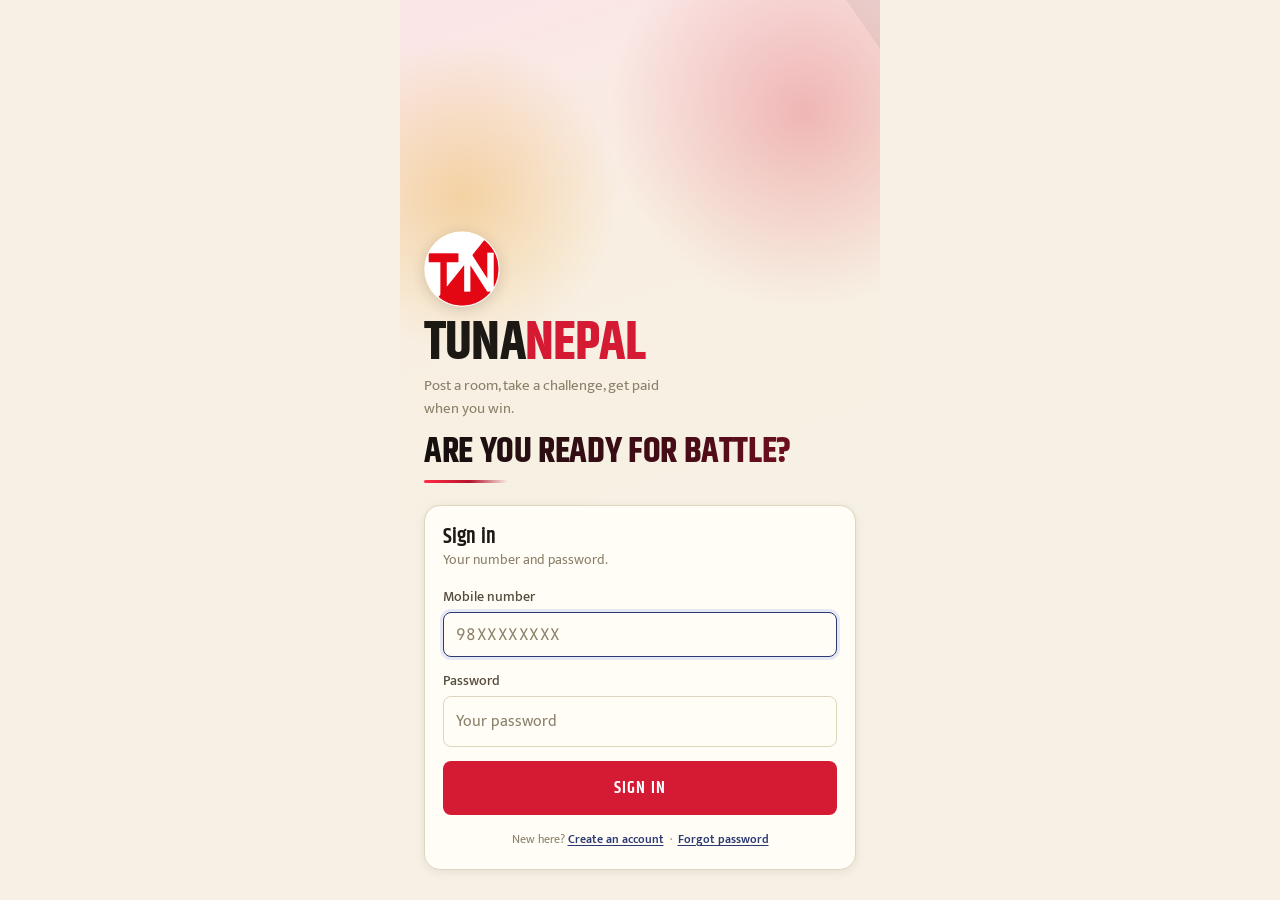
==== index.html @ 58291c56 "Add files via upload" ====
<!doctype html>
<html lang="en" data-theme="cream">
<head>
<meta charset="utf-8">
<meta name="viewport" content="width=device-width, initial-scale=1, viewport-fit=cover">
<title>Tunanepal — Play. Stake. Win.</title>
<meta name="description" content="Tunanepal — PUBG Mobile and Free Fire custom rooms and tournaments in Nepal. Post a room, take a challenge, load with eSewa or Khalti, get paid when you win.">
<meta name="theme-color" content="#F6F1E4">
<link rel="canonical" href="https://tunanepal.com/">

<meta property="og:title" content="Tunanepal — PUBG &amp; Free Fire matches in Nepal">
<meta property="og:description" content="Post a custom room, take a challenge, join tournaments. Load with eSewa or Khalti and get paid when you win.">
<meta property="og:image" content="https://tunanepal.com/icon-512.png">
<meta property="og:url" content="https://tunanepal.com/">
<meta property="og:type" content="website">
<meta property="og:site_name" content="Tunanepal">
<meta name="twitter:card" content="summary_large_image">
<link rel="manifest" href="./manifest.json">
<link rel="icon" href="./favicon.ico" sizes="any">
<link rel="apple-touch-icon" href="./apple-touch-icon.png">
<meta name="apple-mobile-web-app-capable" content="yes">
<meta name="apple-mobile-web-app-status-bar-style" content="default">

<link rel="preconnect" href="https://fonts.googleapis.com">
<link rel="preconnect" href="https://fonts.gstatic.com" crossorigin>
<link href="https://fonts.googleapis.com/css2?family=Khand:wght@500;600;700&family=Mukta:wght@400;500;600;700&family=JetBrains+Mono:wght@400;600&display=swap" rel="stylesheet">

<link rel="stylesheet" href="./tokens.css">
<link rel="stylesheet" href="./base.css">
<link rel="stylesheet" href="./screens.css">
</head>
<body>

<!-- ══════════════════════════════════════════════════════════ sign in ══ -->
<section id="gate" hidden>
  <div class="gate__art" aria-hidden="true">
    <svg viewBox="0 0 480 400" preserveAspectRatio="xMidYMid slice">
      <defs>
        <linearGradient id="heat" x1="0" y1="0" x2="0.4" y2="1">
          <stop offset="0"   stop-color="#FBE4E7"/>
          <stop offset=".55" stop-color="#F8EFE2"/>
          <stop offset="1"   stop-color="#F6F1E4"/>
        </linearGradient>
        <radialGradient id="glowA" cx="50%" cy="50%" r="50%">
          <stop offset="0" stop-color="#D51A34" stop-opacity=".26"/>
          <stop offset="1" stop-color="#D51A34" stop-opacity="0"/>
        </radialGradient>
        <radialGradient id="glowB" cx="50%" cy="50%" r="50%">
          <stop offset="0" stop-color="#E8940C" stop-opacity=".30"/>
          <stop offset="1" stop-color="#E8940C" stop-opacity="0"/>
        </radialGradient>
      </defs>
      <rect width="480" height="400" fill="url(#heat)"/>
      <circle cx="366" cy="86"  r="150" fill="url(#glowA)"/>
      <circle cx="104" cy="150" r="120" fill="url(#glowB)"/>
      <!-- a single corner wedge for depth; nothing that reads as a horizon -->
      <path d="M480 0 L480 118 L398 0 Z" fill="#1C1813" opacity=".06"/>
    </svg>
  </div>

  <div class="gate__body">
    <img class="brandlogo" src="./logo.png" alt="" width="76" height="76">
    <h1 class="wordmark">TUNA<em>NEPAL</em></h1>
    <p class="wordmark-sub">Post a room, take a challenge, get paid when you win.</p>

    <p class="battlecry">Are you ready for battle?</p>

    <div class="gate__card">
      <h2 id="gateTitle">Sign in</h2>
      <p class="gate__sub" id="gateSub">Your number and password.</p>

      <div class="alert alert--bad" id="gateErr" hidden></div>

      <form id="gateForm" novalidate>
        <div id="gateBody"></div>
      </form>

      <div id="gateSwitch"></div>
    </div>
  </div>
</section>

<!-- ═════════════════════════════════════════════════════════════ app ══ -->
<div id="app" hidden>

  <header class="topbar">
    <span class="avatar" id="barAvatar">T</span>
    <div class="topbar__id">
      <b id="barName" class="truncate">Player</b>
      <small id="barPhone" class="mono">—</small>
    </div>
    <button class="bell" id="bellBtn" aria-label="Notifications">
      <svg viewBox="0 0 24 24"><path d="M18 15v-4a6 6 0 1 0-12 0v4l-1.6 2.4h15.2z"/><path d="M10 20a2 2 0 0 0 4 0"/></svg>
      <span class="dot" id="bellDot" hidden>0</span>
    </button>
    <div class="purse">
      <small>Points</small>
      <b id="barPoints">Rs 0</b>
    </div>
  </header>

  <main>
    <!-- ───────────────────────────────────────────────────────── HOME ── -->
    <section class="screen" id="screen-home" data-on>
      <div id="installSlot" hidden></div>
      <div class="adstrip" id="adstrip" hidden></div>

      <div class="modeswitch" id="modeSwitch">
        <button data-m="rooms" aria-pressed="true">Live rooms</button>
        <button data-m="tourn" aria-pressed="false">Tournaments</button>
      </div>

      <div id="paneRooms">
        <p class="small muted" style="margin-bottom:2px">Pick a game to see the rooms waiting for an opponent.</p>

        <div class="gamepick" id="gamepick">
          <button data-game="pubg" aria-pressed="true">
            <span class="g-mark" aria-hidden="true"></span>
            <span class="g-name">PUBG</span>
            <span class="g-count">—</span>
          </button>
          <button data-game="freefire" aria-pressed="false">
            <span class="g-mark" aria-hidden="true"></span>
            <span class="g-name">Free Fire</span>
            <span class="g-count">—</span>
          </button>
        </div>

        <div id="roomList" style="margin-top:16px"></div>
      </div>

      <div id="paneTourn" hidden>
        <p class="small muted" style="margin-bottom:12px">Events run by Tunanepal. Register, get confirmed, play.</p>
        <div id="tournSlot"></div>
      </div>
    </section>

    <!-- ───────────────────────────────────────────────────────── LOAD ── -->
    <section class="screen" id="screen-load">
      <div class="section-head"><h1>Load</h1></div>
      <div id="loadBody"></div>
    </section>

    <!-- ────────────────────────────────────────────────────── CUSTOMS ── -->
    <section class="screen" id="screen-customs">
      <div class="section-head"><h1>Customs</h1></div>
      <div id="customsBody"></div>
    </section>

    <!-- ──────────────────────────────────────────────────── MY GAMES ── -->
    <section class="screen" id="screen-games">
      <div class="section-head"><h1>My games</h1></div>
      <div id="gamesBody"></div>
    </section>

    <!-- ───────────────────────────────────────────────────── SETTINGS ── -->
    <section class="screen" id="screen-settings">
      <div class="section-head"><h1>Settings</h1></div>
      <div id="settingsBody"></div>
    </section>
  </main>

  <nav class="tabbar" id="tabbar" aria-label="Main">
    <button data-screen="home" aria-current="page">
      <svg viewBox="0 0 24 24"><path d="M3 10.5 12 3.5l9 7v10.5H3z"/><path d="M9.5 21V14h5v7"/></svg>Home</button>
    <button data-screen="load" aria-current="false">
      <svg viewBox="0 0 24 24"><rect x="3" y="6" width="18" height="13" rx="2.5"/><path d="M3 10.5h18M16.5 15h1.8"/></svg>Load</button>
    <button data-screen="customs" aria-current="false">
      <svg viewBox="0 0 24 24"><path d="M12 4.5v15M4.5 12h15"/><circle cx="12" cy="12" r="9"/></svg>Customs</button>
    <button data-screen="games" aria-current="false">
      <svg viewBox="0 0 24 24"><path d="M7 8.5h10a4 4 0 0 1 0 8H7a4 4 0 0 1 0-8Z"/><path d="M9.5 11v3M8 12.5h3M15 12h.01M16.8 13.6h.01"/></svg>My games</button>
    <button data-screen="settings" aria-current="false">
      <svg viewBox="0 0 24 24"><circle cx="12" cy="12" r="3.2"/><path d="M12 3.2v2.2M12 18.6v2.2M20.8 12h-2.2M5.4 12H3.2M18.2 5.8l-1.6 1.6M7.4 16.6l-1.6 1.6M18.2 18.2l-1.6-1.6M7.4 7.4 5.8 5.8"/></svg>Settings</button>
  </nav>
</div>

<script type="module" src="./main.js"></script>
</body>
</html>
---- tokens.css ----
/* ═══════════════════════════════════════════════════════════════════════════
   TUNANEPAL · design tokens
   Palette pulled from the Nepali flag: crimson field, indigo border, and the
   marigold of a Tihar garland, laid on unbleached paper cream.
   ═══════════════════════════════════════════════════════════════════════════ */

:root {
  /* surfaces */
  --paper:      #F6F1E4;   /* app background — unbleached paper */
  --card:       #FFFDF6;   /* raised card */
  --card-sunk:  #EFE8D6;   /* inset / track */
  --line:       #DED5BF;   /* hairline */
  --line-soft:  #E9E1CE;

  /* ink */
  --ink:        #1C1813;   /* headings, primary text */
  --ink-2:      #554C3D;   /* body */
  --ink-3:      #8B8069;   /* captions, muted */

  /* accents */
  --crimson:    #D51A34;   /* flag crimson — primary action */
  --crimson-dk: #A31128;
  --crimson-sk: #FBE7E9;   /* crimson tint background */
  --indigo:     #2C3A72;   /* flag border blue — secondary */
  --indigo-sk:  #E6E9F3;
  --marigold:   #E8940C;   /* points, highlights */
  --marigold-sk:#FDF0D9;
  --win:        #14804A;
  --win-sk:     #E2F3E9;
  --loss:       #B3261E;

  /* type */
  --display: 'Khand', 'Mukta', system-ui, sans-serif;
  --body:    'Mukta', system-ui, -apple-system, 'Segoe UI', sans-serif;
  --mono:    'JetBrains Mono', ui-monospace, 'SF Mono', monospace;

  /* scale */
  --t-hero: 34px;
  --t-h1:   27px;
  --t-h2:   21px;
  --t-h3:   18px;
  --t-body: 15px;
  --t-sm:   13.5px;
  --t-xs:   11.5px;

  /* geometry */
  --r-lg: 16px;
  --r:    12px;
  --r-sm: 8px;
  --pad:  18px;
  --shell: 480px;

  --shadow-sm: 0 1px 2px rgba(28, 24, 19, .06);
  --shadow:    0 2px 10px rgba(28, 24, 19, .08);
  --shadow-lg: 0 12px 34px rgba(28, 24, 19, .18);

  --ease: cubic-bezier(.2, .9, .3, 1);
}

/* Optional dark theme — players toggle this from Settings → Theme.
   Only the tokens change; not a single component rule is duplicated. */
[data-theme="dark"] {
  --paper:      #14161F;
  --card:       #1C1F2B;
  --card-sunk:  #262A39;
  --line:       #333849;
  --line-soft:  #2B2F3E;

  --ink:        #F2EFE7;
  --ink-2:      #BDB8AC;
  --ink-3:      #837E73;

  --crimson:    #FF4257;
  --crimson-dk: #D51A34;
  --crimson-sk: #33161C;
  --indigo:     #8CA0E8;
  --indigo-sk:  #1D2338;
  --marigold:   #FFB020;
  --marigold-sk:#332614;
  --win:        #35D08A;
  --win-sk:     #14301F;
  --loss:       #FF8095;

  --shadow-sm: 0 1px 2px rgba(0, 0, 0, .4);
  --shadow:    0 2px 12px rgba(0, 0, 0, .45);
  --shadow-lg: 0 14px 38px rgba(0, 0, 0, .6);
}
---- base.css ----
/* ═══════════════════════════════════════════════════════════════════════════
   TUNANEPAL · base + components
   ═══════════════════════════════════════════════════════════════════════════ */

*, *::before, *::after { box-sizing: border-box; margin: 0; padding: 0; }
html, body { height: 100%; }

body {
  font-family: var(--body);
  font-size: var(--t-body);
  line-height: 1.5;
  color: var(--ink-2);
  background: var(--paper);
  -webkit-tap-highlight-color: transparent;
  -webkit-font-smoothing: antialiased;
  overscroll-behavior-y: none;
}

h1, h2, h3, h4, .display {
  font-family: var(--display);
  font-weight: 600;
  line-height: 1.08;
  color: var(--ink);
  letter-spacing: .005em;
}
h1 { font-size: var(--t-h1); }
h2 { font-size: var(--t-h2); }
h3 { font-size: var(--t-h3); }

.mono { font-family: var(--mono); font-variant-numeric: tabular-nums; letter-spacing: -.02em; }
.muted { color: var(--ink-3); }
.small { font-size: var(--t-sm); }
.xs { font-size: var(--t-xs); }
.center { text-align: center; }
.grow { flex: 1; min-width: 0; }
.stack > * + * { margin-top: 10px; }
.row { display: flex; align-items: center; gap: 10px; }
.spread { display: flex; align-items: center; justify-content: space-between; gap: 12px; }
.truncate { overflow: hidden; text-overflow: ellipsis; white-space: nowrap; }
[hidden] { display: none !important; }

.eyebrow {
  font-family: var(--display);
  font-size: var(--t-xs);
  font-weight: 600;
  letter-spacing: .2em;
  text-transform: uppercase;
  color: var(--ink-3);
}

a { color: var(--indigo); text-decoration-thickness: 1px; text-underline-offset: 2px; }

:focus-visible { outline: 2px solid var(--indigo); outline-offset: 2px; border-radius: 3px; }

/* ─────────────────────────────────────────────────────── signature: pennant
   Nepal flies the only non-rectangular national flag — two stacked pennants.
   Every status tag in Tunanepal is cut to that silhouette. It is the one
   ornament in the app; everything else stays flat and quiet.               */
.pennant {
  display: inline-flex;
  align-items: center;
  gap: 5px;
  padding: 3px 20px 3px 10px;
  font-family: var(--display);
  font-size: var(--t-xs);
  font-weight: 600;
  letter-spacing: .1em;
  text-transform: uppercase;
  color: #fff;
  background: var(--crimson);
  clip-path: polygon(0 0, 100% 0, 74% 50%, 100% 100%, 0 100%);
}
.pennant--indigo   { background: var(--indigo); }
.pennant--marigold { background: var(--marigold); color: #2A1B00; }
.pennant--win      { background: var(--win); }
.pennant--quiet    { background: var(--card-sunk); color: var(--ink-3); }

/* ───────────────────────────────────────────────────────────────── surfaces */
.card {
  background: var(--card);
  border: 1px solid var(--line);
  border-radius: var(--r);
  padding: 14px;
  box-shadow: var(--shadow-sm);
}
.card--flush { padding: 0; overflow: hidden; }
.card--quiet { background: transparent; box-shadow: none; }

.divider { height: 1px; background: var(--line-soft); border: 0; margin: 14px 0; }

/* ─────────────────────────────────────────────────────────────────── forms */
.field { display: block; margin-bottom: 14px; }
.field > .label {
  display: block;
  font-size: var(--t-sm);
  font-weight: 500;
  color: var(--ink-2);
  margin-bottom: 5px;
}
.field > .hint { display: block; font-size: var(--t-xs); color: var(--ink-3); margin-top: 5px; }

input[type=text], input[type=tel], input[type=number],
input[type=password], select, textarea {
  width: 100%;
  padding: 11px 12px;
  font-family: var(--body);
  font-size: 16px;               /* 16px keeps iOS from zooming on focus */
  color: var(--ink);
  background: var(--card);
  border: 1px solid var(--line);
  border-radius: var(--r-sm);
  transition: border-color .15s, box-shadow .15s;
}
input:focus, select:focus, textarea:focus {
  border-color: var(--indigo);
  box-shadow: 0 0 0 3px var(--indigo-sk);
  outline: none;
}
input::placeholder, textarea::placeholder { color: var(--ink-3); }
input.mono, .field input.mono { font-family: var(--mono); letter-spacing: .03em; }
textarea { min-height: 88px; resize: vertical; font-size: 15px; }
select {
  appearance: none;
  background-image:
    linear-gradient(45deg, transparent 50%, var(--ink-3) 50%),
    linear-gradient(135deg, var(--ink-3) 50%, transparent 50%);
  background-position: right 15px center, right 10px center;
  background-size: 5px 5px, 5px 5px;
  background-repeat: no-repeat;
  padding-right: 34px;
}

/* segmented choice — used for 1v1/2v2/4v4, gun type, yes/no toggles */
.seg { display: flex; gap: 6px; flex-wrap: wrap; }
.seg button {
  flex: 1 1 auto;
  min-width: 62px;
  padding: 9px 12px;
  font-family: var(--display);
  font-size: 15px;
  font-weight: 600;
  letter-spacing: .05em;
  text-transform: uppercase;
  color: var(--ink-2);
  background: var(--card);
  border: 1px solid var(--line);
  border-radius: var(--r-sm);
  cursor: pointer;
  transition: all .14s var(--ease);
}
.seg button:hover { border-color: var(--ink-3); }
.seg button[aria-pressed="true"] {
  background: var(--ink);
  border-color: var(--ink);
  color: var(--paper);
}
.seg--yn button[aria-pressed="true"] { background: var(--indigo); border-color: var(--indigo); color: #fff; }

/* ────────────────────────────────────────────────────────────────── buttons */
.btn {
  display: inline-flex;
  align-items: center;
  justify-content: center;
  gap: 8px;
  width: 100%;
  padding: 13px 18px;
  font-family: var(--display);
  font-size: 17px;
  font-weight: 600;
  letter-spacing: .06em;
  text-transform: uppercase;
  color: #fff;
  background: var(--crimson);
  border: 1px solid transparent;
  border-radius: var(--r-sm);
  cursor: pointer;
  transition: transform .1s var(--ease), filter .14s, background .14s;
}
.btn:hover { filter: brightness(1.06); }
.btn:active { transform: translateY(1px); }
.btn:disabled { opacity: .45; cursor: not-allowed; filter: none; transform: none; }

.btn--ghost   { background: var(--card); color: var(--ink); border-color: var(--line); }
.btn--ghost:hover { border-color: var(--ink-3); filter: none; }
.btn--indigo  { background: var(--indigo); }
.btn--marigold{ background: var(--marigold); color: #2A1B00; }
.btn--win     { background: var(--win); }
.btn--sm      { width: auto; padding: 8px 14px; font-size: 14px; }
.btn--wide    { width: 100%; }

/* ───────────────────────────────────────────────────────────────── feedback */
.alert {
  padding: 10px 12px;
  border-radius: var(--r-sm);
  font-size: var(--t-sm);
  margin-bottom: 12px;
  border: 1px solid;
}
.alert--bad  { background: var(--crimson-sk); border-color: #F0BEC4; color: var(--crimson-dk); }
.alert--good { background: var(--win-sk); border-color: #B6DEC7; color: var(--win); }
.alert--info { background: var(--indigo-sk); border-color: #C6CFE6; color: var(--indigo); }
[data-theme="dark"] .alert--bad  { border-color: #5A2530; color: #FF8095; }
[data-theme="dark"] .alert--good { border-color: #1F4D33; }
[data-theme="dark"] .alert--info { border-color: #303A5C; }

.pill {
  display: inline-block;
  padding: 3px 9px;
  border-radius: 20px;
  font-size: var(--t-xs);
  font-weight: 600;
  letter-spacing: .07em;
  text-transform: uppercase;
  background: var(--card-sunk);
  color: var(--ink-3);
}
.pill--win   { background: var(--win-sk); color: var(--win); }
.pill--wait  { background: var(--marigold-sk); color: #9A6200; }
.pill--bad   { background: var(--crimson-sk); color: var(--crimson-dk); }
.pill--info  { background: var(--indigo-sk); color: var(--indigo); }
[data-theme="dark"] .pill--wait { color: var(--marigold); }
[data-theme="dark"] .pill--bad  { color: var(--crimson); }

.empty { text-align: center; padding: 44px 20px; }
.empty .display { font-size: var(--t-h2); margin-bottom: 4px; }
.empty p { color: var(--ink-3); font-size: var(--t-sm); }

.skeleton {
  background: linear-gradient(90deg, var(--card-sunk), var(--line-soft), var(--card-sunk));
  background-size: 200% 100%;
  border-radius: var(--r);
  animation: shimmer 1.4s linear infinite;
}
@keyframes shimmer { to { background-position: -200% 0; } }

/* ───────────────────────────────────────────────────────────────── avatars */
.avatar {
  display: grid;
  place-items: center;
  width: 38px; height: 38px;
  flex-shrink: 0;
  border-radius: 50%;
  overflow: hidden;
  background: var(--card-sunk);
  color: var(--ink-3);
  font-family: var(--display);
  font-size: 16px;
  font-weight: 600;
  border: 2px solid var(--crimson);
}
.avatar img { width: 100%; height: 100%; object-fit: cover; }
.avatar--lg { width: 94px; height: 94px; font-size: 36px; border-width: 3px; }
.avatar--sm { width: 28px; height: 28px; font-size: 12px; border-width: 1.5px; }

/* ─────────────────────────────────────────────────────────── bottom sheet */
.sheet-scrim {
  position: fixed; inset: 0; z-index: 80;
  display: flex; align-items: flex-end; justify-content: center;
  background: rgba(28, 24, 19, .5);
  backdrop-filter: blur(2px);
  animation: fade .18s ease both;
}
.sheet {
  width: 100%; max-width: var(--shell);
  max-height: 90dvh; overflow-y: auto;
  padding: 20px var(--pad) max(22px, env(safe-area-inset-bottom));
  background: var(--paper);
  border-radius: var(--r-lg) var(--r-lg) 0 0;
  border-top: 3px solid var(--crimson);
  box-shadow: var(--shadow-lg);
  animation: slideUp .26s var(--ease) both;
}
.sheet__grip {
  width: 38px; height: 4px; border-radius: 3px;
  background: var(--line); margin: -8px auto 14px;
}
.sheet h2 { margin-bottom: 3px; }
.sheet .sheet__sub { color: var(--ink-3); font-size: var(--t-sm); margin-bottom: 16px; }

@keyframes fade { from { opacity: 0; } }
@keyframes slideUp { from { transform: translateY(100%); } }

/* ──────────────────────────────────────────────────────────────── toast */
.toast {
  position: fixed; left: 50%; bottom: 88px;
  transform: translateX(-50%);
  z-index: 90;
  width: calc(100% - 40px); max-width: 340px;
  padding: 12px 16px;
  border-radius: var(--r-sm);
  background: var(--ink);
  color: var(--paper);
  font-size: var(--t-sm);
  font-weight: 500;
  box-shadow: var(--shadow-lg);
  animation: toastIn .22s var(--ease) both;
}
.toast--bad  { background: var(--crimson); color: #fff; }
.toast--good { background: var(--win); color: #fff; }
@keyframes toastIn { from { opacity: 0; transform: translate(-50%, 12px); } }

/* ─────────────────────────────────────────────────────── key/value rows */
.kv {
  display: flex; justify-content: space-between; align-items: baseline; gap: 14px;
  padding: 10px 0;
  border-bottom: 1px solid var(--line-soft);
}
.kv:last-child { border-bottom: 0; }
.kv > span { color: var(--ink-3); font-size: var(--t-sm); }
.kv > b { color: var(--ink); font-weight: 600; text-align: right; }

.listrow {
  display: flex; align-items: center; gap: 12px;
  padding: 12px 0;
  border-bottom: 1px solid var(--line-soft);
}
.listrow:last-child { border-bottom: 0; }
.listrow b { display: block; color: var(--ink); font-weight: 600; }
.listrow small { display: block; color: var(--ink-3); font-size: var(--t-sm); }

.amount { font-family: var(--mono); font-variant-numeric: tabular-nums; white-space: nowrap; font-weight: 600; }
.amount--up { color: var(--win); }
.amount--down { color: var(--loss); }
[data-theme="dark"] .amount--down { color: var(--crimson); }

@media (prefers-reduced-motion: reduce) {
  *, *::before, *::after { animation-duration: .01ms !important; transition-duration: .01ms !important; }
}

/* ─────────────────────────────────────────────────── auth: link buttons ── */
.linkbtn {
  background: none; border: 0; padding: 0;
  color: var(--indigo); font: inherit; font-weight: 600;
  cursor: pointer; text-decoration: underline; text-underline-offset: 2px;
}
.linkbtn:hover { color: var(--crimson); }

/* the 6-digit code field: wide tracking so digits read as separate boxes */
input.otp {
  text-align: center;
  font-size: 27px;
  font-weight: 600;
  letter-spacing: .42em;
  padding-left: .42em;          /* balances the trailing letter-space */
}
---- screens.css ----
/* ═══════════════════════════════════════════════════════════════════════════
   TUNANEPAL · screens
   ═══════════════════════════════════════════════════════════════════════════ */

/* ─────────────────────────────────────────────────────────────── sign in ── */
#gate {
  position: fixed; inset: 0; z-index: 60;
  display: flex; flex-direction: column; justify-content: flex-end;
  background: var(--paper);
  overflow: hidden;
}
#gate .gate__art { position: absolute; top: 0; left: 0; right: 0; height: 58vh; }
#gate .gate__art svg { width: 100%; height: 100%; display: block; }
#gate .gate__body {
  position: relative; z-index: 2;
  width: 100%; max-width: var(--shell);
  margin: 0 auto;
  padding: 0 24px max(30px, env(safe-area-inset-bottom));
}

.wordmark {
  font-family: var(--display);
  font-size: 54px;
  font-weight: 700;
  line-height: .92;
  letter-spacing: -.015em;
  color: var(--ink);
}
.wordmark em { font-style: normal; color: var(--crimson); }
.wordmark + p { color: var(--ink-3); margin: 6px 0 26px; max-width: 30ch; }

/* ────────────────────────────────────────────────────────────── app shell ── */
#app {
  display: flex; flex-direction: column;
  max-width: var(--shell);
  min-height: 100dvh;
  margin: 0 auto;
  background: var(--paper);
  border-inline: 1px solid var(--line);
}
@media (max-width: 520px) { #app { border-inline: 0; } }

.topbar {
  position: sticky; top: 0; z-index: 30;
  display: flex; align-items: center; gap: 11px;
  padding: max(12px, env(safe-area-inset-top)) var(--pad) 11px;
  background: color-mix(in srgb, var(--paper) 88%, transparent);
  backdrop-filter: blur(10px);
  border-bottom: 1px solid var(--line-soft);
}
.topbar__id { min-width: 0; flex: 1; }
.topbar__id b { display: block; font-family: var(--display); font-size: 19px; color: var(--ink); }
.topbar__id small { display: block; font-size: var(--t-xs); color: var(--ink-3); }

.purse {
  display: flex; flex-direction: column; align-items: flex-end;
  padding: 5px 11px;
  background: var(--marigold-sk);
  border: 1px solid color-mix(in srgb, var(--marigold) 35%, transparent);
  border-radius: var(--r-sm);
}
.purse small { font-size: 9.5px; letter-spacing: .14em; text-transform: uppercase; color: #9A6200; }
.purse b { font-family: var(--mono); font-size: 15px; font-weight: 600; color: #7A4E00; }
[data-theme="dark"] .purse small, [data-theme="dark"] .purse b { color: var(--marigold); }

.bell { position: relative; background: none; border: 0; padding: 6px; cursor: pointer; color: var(--ink-2); }
.bell svg { width: 21px; height: 21px; stroke: currentColor; fill: none; stroke-width: 1.7; }
.bell .dot {
  position: absolute; top: 3px; right: 3px;
  min-width: 15px; height: 15px; padding: 0 3px;
  border-radius: 9px;
  background: var(--crimson); color: #fff;
  font-family: var(--mono); font-size: 9px; font-weight: 600;
  display: grid; place-items: center;
  border: 1.5px solid var(--paper);
}

main { flex: 1; padding: 0 var(--pad) 92px; }

.screen { display: none; }
.screen[data-on] { display: block; animation: screenIn .2s var(--ease) both; }
@keyframes screenIn { from { opacity: 0; transform: translateY(6px); } }

.section-head {
  display: flex; align-items: baseline; justify-content: space-between; gap: 12px;
  margin: 24px 0 11px;
}

/* ──────────────────────────────────────────────────────────── ad banner ──
   Swipeable strip: drag with a finger or mouse, tap a dot or an arrow, or
   let it advance on its own. Auto-advance pauses the moment you touch it. */
.adstrip {
  position: relative;
  margin-top: 12px;
  border-radius: var(--r);
  overflow: hidden;
  background: var(--card-sunk);
  box-shadow: var(--shadow-sm);
  touch-action: pan-y;          /* page still scrolls; we handle sideways */
  user-select: none;
  cursor: grab;
}
.adstrip:active { cursor: grabbing; }
.adstrip__track { display: flex; will-change: transform; }
.adslide { flex: 0 0 100%; min-width: 100%; }
.adslide a { display: block; }
.adstrip img {
  width: 100%; aspect-ratio: 16 / 7; object-fit: cover; display: block;
  -webkit-user-drag: none;
}

.adnav {
  position: absolute; top: 50%; transform: translateY(-50%); z-index: 2;
  width: 30px; height: 30px;
  display: grid; place-items: center;
  border: 0; border-radius: 50%;
  background: rgba(20, 16, 10, .42);
  color: #fff; font-size: 21px; line-height: 1;
  cursor: pointer;
  opacity: 0; transition: opacity .18s, background .18s;
}
.adstrip:hover .adnav { opacity: 1; }
.adnav:hover { background: rgba(20, 16, 10, .68); }
.adnav--prev { left: 8px; }
.adnav--next { right: 8px; }
@media (hover: none) { .adnav { opacity: .8; } }

.adstrip__dots {
  position: absolute; bottom: 9px; left: 0; right: 0; z-index: 2;
  display: flex; justify-content: center; gap: 5px;
}
.adstrip__dots button {
  width: 7px; height: 7px; padding: 0;
  border: 0; border-radius: 50%;
  background: rgba(255, 255, 255, .55);
  cursor: pointer;
  transition: width .22s, background .22s;
}
.adstrip__dots button[data-on] { background: #fff; width: 18px; border-radius: 4px; }

/* ──────────────────────────────────────────── live rooms / tournaments ──
   One pill, two panes. Nothing moves except which pane is shown.        */
.modeswitch {
  display: grid; grid-template-columns: 1fr 1fr; gap: 4px;
  padding: 4px;
  margin: 18px 0 14px;
  background: var(--card-sunk);
  border: 1px solid var(--line);
  border-radius: 30px;
}
.modeswitch button {
  padding: 10px 8px;
  border: 0; border-radius: 26px;
  background: transparent;
  color: var(--ink-3);
  font-family: var(--display); font-size: 16px; font-weight: 600;
  letter-spacing: .07em; text-transform: uppercase;
  cursor: pointer;
  transition: background .18s var(--ease), color .18s;
}
.modeswitch button[aria-pressed="true"] {
  background: var(--ink);
  color: var(--paper);
  box-shadow: var(--shadow-sm);
}

/* ──────────────────────────────────────────────────────── game chooser ── */
.gamepick { display: grid; grid-template-columns: 1fr 1fr; gap: 10px; margin-top: 16px; }
.gamepick button {
  position: relative;
  display: flex; flex-direction: column; align-items: flex-start; gap: 2px;
  padding: 15px 14px 13px;
  text-align: left;
  border: 1px solid var(--line);
  border-radius: var(--r);
  background: var(--card);
  cursor: pointer;
  overflow: hidden;
  transition: all .16s var(--ease);
}
.gamepick button:hover { border-color: var(--ink-3); }
.gamepick button[aria-pressed="true"] {
  background: var(--ink);
  border-color: var(--ink);
}
.gamepick button[aria-pressed="true"] .g-name,
.gamepick button[aria-pressed="true"] .g-count { color: var(--paper); }
.gamepick .g-name { font-family: var(--display); font-size: 22px; font-weight: 600; color: var(--ink); }
.gamepick .g-count { font-size: var(--t-xs); color: var(--ink-3); letter-spacing: .06em; text-transform: uppercase; }
.gamepick .g-mark {
  position: absolute; right: -14px; top: -14px;
  width: 62px; height: 62px; border-radius: 50%;
  background: var(--crimson); opacity: .09;
}
.gamepick button:nth-child(2) .g-mark { background: var(--indigo); }

/* ───────────────────────────────────────────────────────────── room card ── */
.room {
  display: flex; flex-direction: column; gap: 11px;
  margin-bottom: 11px;
}
.room__top { display: flex; align-items: flex-start; gap: 10px; }
.room__title { flex: 1; min-width: 0; }
.room__title h3 { font-size: 20px; }
.room__title small { display: block; color: var(--ink-3); font-size: var(--t-sm); }

.room__stake {
  text-align: right;
  flex-shrink: 0;
}
.room__stake b {
  display: block;
  font-family: var(--mono); font-size: 19px; font-weight: 600;
  color: var(--crimson);
}
.room__stake small { font-size: 9.5px; letter-spacing: .12em; text-transform: uppercase; color: var(--ink-3); }

.room__tags { display: flex; flex-wrap: wrap; gap: 6px; }
.tag {
  padding: 3px 9px;
  border-radius: var(--r-sm);
  background: var(--card-sunk);
  color: var(--ink-2);
  font-size: var(--t-xs);
  font-weight: 500;
  letter-spacing: .03em;
}
.tag--on  { background: var(--win-sk); color: var(--win); }
.tag--off { background: var(--crimson-sk); color: var(--crimson-dk); }
[data-theme="dark"] .tag--off { color: var(--crimson); }

.room__foot { display: flex; align-items: center; gap: 10px; }

/* live countdown — the 10-minute fuse on every room */
.fuse { display: flex; align-items: center; gap: 6px; flex: 1; }
.fuse__track { flex: 1; height: 4px; border-radius: 3px; background: var(--card-sunk); overflow: hidden; }
.fuse__fill {
  display: block; height: 100%;
  background: var(--win);
  transition: width 1s linear, background .4s;
}
.fuse__fill[data-low] { background: var(--marigold); }
.fuse__fill[data-out] { background: var(--crimson); }
.fuse__time { font-family: var(--mono); font-size: var(--t-sm); font-weight: 600; color: var(--ink-2); min-width: 42px; }

/* credentials, revealed only after paying in */
.creds {
  display: grid; grid-template-columns: 1fr 1fr; gap: 1px;
  background: var(--line);
  border: 1px solid var(--line);
  border-radius: var(--r-sm);
  overflow: hidden;
}
.creds > div { background: var(--win-sk); padding: 10px 12px; }
.creds .full { grid-column: 1 / -1; }
.creds small { display: block; font-size: 9.5px; letter-spacing: .13em; text-transform: uppercase; color: var(--win); }
.creds b { font-family: var(--mono); font-size: 16px; font-weight: 600; color: var(--ink); }

/* ───────────────────────────────────────────────── details sheet layout ── */
.spec { display: grid; grid-template-columns: repeat(2, 1fr); gap: 1px; background: var(--line); border: 1px solid var(--line); border-radius: var(--r-sm); overflow: hidden; margin-bottom: 16px; }
.spec > div { background: var(--card); padding: 10px 12px; }
.spec small { display: block; font-size: 9.5px; letter-spacing: .12em; text-transform: uppercase; color: var(--ink-3); }
.spec b { font-family: var(--display); font-size: 17px; font-weight: 600; color: var(--ink); }
.spec .yes { color: var(--win); }
.spec .no { color: var(--loss); }
[data-theme="dark"] .spec .no { color: var(--crimson); }

.stakebox {
  display: flex; align-items: center; justify-content: space-between;
  padding: 13px 14px;
  background: var(--crimson-sk);
  border: 1px solid color-mix(in srgb, var(--crimson) 25%, transparent);
  border-radius: var(--r-sm);
  margin-bottom: 14px;
}
.stakebox small { display: block; font-size: var(--t-xs); color: var(--crimson-dk); letter-spacing: .08em; text-transform: uppercase; }
.stakebox b { font-family: var(--mono); font-size: 24px; font-weight: 600; color: var(--crimson-dk); }
.stakebox .win-line { text-align: right; font-size: var(--t-sm); color: var(--ink-2); }
.stakebox .win-line b { display: block; font-size: 19px; color: var(--win); }
[data-theme="dark"] .stakebox small, [data-theme="dark"] .stakebox > div > b { color: var(--crimson); }

/* ───────────────────────────────────────────────────────────── tab bar ── */
.tabbar {
  position: fixed; bottom: 0; left: 0; right: 0; z-index: 40;
  display: grid; grid-template-columns: repeat(5, 1fr);
  max-width: var(--shell); margin: 0 auto;
  background: color-mix(in srgb, var(--paper) 94%, transparent);
  backdrop-filter: blur(14px);
  border-top: 1px solid var(--line);
  padding-bottom: env(safe-area-inset-bottom);
}
.tabbar button {
  position: relative;
  display: flex; flex-direction: column; align-items: center; gap: 3px;
  padding: 9px 2px 10px;
  background: none; border: 0; cursor: pointer;
  color: var(--ink-3);
  font-family: var(--display);
  font-size: 11.5px; font-weight: 600;
  letter-spacing: .09em; text-transform: uppercase;
  transition: color .14s;
}
.tabbar button svg { width: 21px; height: 21px; stroke: currentColor; fill: none; stroke-width: 1.7; }
.tabbar button[aria-current="page"] { color: var(--ink); }
/* the active marker repeats the pennant silhouette */
.tabbar button[aria-current="page"]::before {
  content: '';
  position: absolute; top: 0;
  width: 26px; height: 4px;
  background: var(--crimson);
  clip-path: polygon(0 0, 100% 0, 100% 100%, 50% 58%, 0 100%);
}

/* ──────────────────────────────────────────────────────── misc screens ── */
.tabs-inline {
  display: flex; gap: 6px; margin-bottom: 14px;
  flex-wrap: wrap;
  justify-content: center;   /* sits centred under its heading */
}
.tabs-inline button {
  flex-shrink: 0;
  padding: 7px 14px;
  border-radius: 20px;
  border: 1px solid var(--line);
  background: var(--card);
  color: var(--ink-3);
  font-family: var(--display); font-size: 14px; font-weight: 600;
  letter-spacing: .06em; text-transform: uppercase;
  cursor: pointer;
}
.tabs-inline button[aria-pressed="true"] { background: var(--ink); border-color: var(--ink); color: var(--paper); }

/* ────────────────────────────────────────── auth card on the sign-in gate ── */
.wordmark-sub { color: var(--ink-3); margin: 6px 0 20px; max-width: 30ch; }

.gate__card {
  background: var(--card);
  border: 1px solid var(--line);
  border-radius: var(--r-lg);
  padding: 20px 18px 18px;
  box-shadow: var(--shadow);
}
.gate__card h2 { font-size: var(--t-h2); }
.gate__sub { color: var(--ink-3); font-size: var(--t-sm); margin: 2px 0 16px; }
.gate__card .btn + .btn { margin-top: 8px; }
#gateSwitch { margin-top: 14px; }
#gateSwitch p { line-height: 1.9; }

/* On a wide screen the gate art was scaling into giant triangles. Cap it to
   the app column so the ridgeline keeps its proportions. */
#gate .gate__art {
  max-width: var(--shell);
  left: 50%;
  transform: translateX(-50%);
  right: auto;
  width: 100%;
}

/* ══════════════════════════════════════════ shared screen components ══════ */

.two-up { display: grid; grid-template-columns: 1fr 1fr; gap: 10px; }
@media (max-width: 380px) { .two-up { grid-template-columns: 1fr; gap: 0; } }

.chiprow { display: flex; gap: 6px; flex-wrap: wrap; margin-bottom: 8px; }
.chiprow button {
  padding: 7px 13px;
  border: 1px solid var(--line); border-radius: 20px;
  background: var(--card); color: var(--ink-2);
  font-family: var(--mono); font-size: 13.5px; cursor: pointer;
  transition: all .13s var(--ease);
}
.chiprow button:hover { border-color: var(--ink-3); }
.chiprow button[data-on] { background: var(--marigold); border-color: var(--marigold); color: #2A1B00; }

/* balance headline on the Load screen */
.balance-card {
  background: linear-gradient(135deg, var(--crimson), #8E1026);
  color: #fff;
  border-radius: var(--r);
  padding: 18px;
  margin-bottom: 16px;
}
.balance-card small { font-size: var(--t-xs); letter-spacing: .14em; text-transform: uppercase; opacity: .8; }
.balance-card b { display: block; font-size: 34px; font-weight: 600; margin-top: 2px; }

/* file picker that looks like a real control, not a browser default */
.filepick {
  position: relative;
  display: flex; align-items: center; justify-content: center;
  min-height: 84px; padding: 14px;
  border: 1.5px dashed var(--line); border-radius: var(--r-sm);
  background: var(--card-sunk);
  color: var(--ink-3); font-size: var(--t-sm); text-align: center;
  cursor: pointer; transition: all .15s;
}
.filepick:hover { border-color: var(--indigo); color: var(--indigo); }
.filepick input[type=file] { position: absolute; inset: 0; opacity: 0; cursor: pointer; }
.filepick[data-has] { border-style: solid; border-color: var(--win); background: var(--win-sk); color: var(--win); }
.filepick--inline { min-height: 0; padding: 8px 14px; border-radius: 20px; font-weight: 600; }

/* payment QR */
.qrbox {
  display: flex; gap: 14px; align-items: flex-start;
  padding: 12px; margin-bottom: 16px;
  background: var(--card-sunk); border: 1px solid var(--line); border-radius: var(--r-sm);
}
.qrbox img {
  width: 132px; height: 132px; object-fit: contain; flex-shrink: 0;
  background: #fff; border-radius: var(--r-sm); padding: 5px;
}
.qrbox__meta { flex: 1; min-width: 0; }
@media (max-width: 400px) { .qrbox { flex-direction: column; align-items: center; } }

/* UC packs */
.packgrid { display: grid; grid-template-columns: 1fr 1fr; gap: 10px; }
.pack {
  display: flex; flex-direction: column; gap: 2px;
  padding: 14px; text-align: left;
  border: 1px solid var(--line); border-radius: var(--r);
  background: var(--card); cursor: pointer;
  transition: all .14s var(--ease);
}
.pack:hover { border-color: var(--ink-3); }
.pack[data-on] { border-color: var(--marigold); background: var(--marigold-sk); }
.pack b { font-family: var(--display); font-size: 19px; color: var(--ink); }
.pack small { color: var(--ink-3); font-size: var(--t-xs); }
.pack__price { display: block; margin-top: 6px; font-weight: 600; color: var(--crimson); }

/* three-up score strip, used on My games and Settings */
.scoreline {
  display: grid; grid-template-columns: repeat(3, 1fr); gap: 1px;
  background: var(--line); border: 1px solid var(--line);
  border-radius: var(--r); overflow: hidden; margin-bottom: 16px;
}
.scoreline > div { background: var(--card); padding: 12px 10px; text-align: center; }
.scoreline b { display: block; font-size: 20px; font-weight: 600; color: var(--ink); }
.scoreline small { font-size: 10px; letter-spacing: .1em; text-transform: uppercase; color: var(--ink-3); }

/* profile block */
.profile { text-align: center; padding: 22px 16px 18px; }
.profile .avatar { margin: 0 auto 12px; }
.profile h2 { font-size: var(--t-h2); }
.profile__acts { display: flex; gap: 8px; justify-content: center; margin-top: 14px; }

/* settings menu rows */
.menurow {
  display: flex; align-items: center; gap: 12px;
  width: 100%; padding: 14px;
  background: none; border: 0; border-bottom: 1px solid var(--line-soft);
  color: var(--ink-3); text-align: left; cursor: pointer;
  transition: background .13s;
}
.menurow:last-child { border-bottom: 0; }
.menurow:hover { background: var(--card-sunk); }
.menurow b { display: block; color: var(--ink); font-family: var(--display); font-size: 17px; font-weight: 600; }
.menurow small { display: block; color: var(--ink-3); font-size: var(--t-sm); }

/* leaderboard */
.lbrow { display: flex; align-items: center; gap: 11px; padding: 10px 0; border-bottom: 1px solid var(--line-soft); }
.lbrow:last-child { border-bottom: 0; }
.lbrow b { display: block; color: var(--ink); font-weight: 600; }
.lbrow small { display: block; color: var(--ink-3); font-size: var(--t-xs); }
.lbrank {
  min-width: 34px; font-family: var(--mono); font-size: var(--t-sm);
  font-weight: 600; color: var(--ink-3);
}
.lbrank--top { color: var(--crimson); font-size: 16px; }

/* theme chooser */
.themepick { display: grid; grid-template-columns: 1fr 1fr; gap: 10px; }
.themepick button {
  padding: 14px; text-align: left; cursor: pointer;
  border: 1.5px solid var(--line); border-radius: var(--r); background: var(--card);
}
.themepick button[aria-pressed="true"] { border-color: var(--crimson); }
.themepick b { display: block; font-family: var(--display); font-size: 18px; color: var(--ink); margin-top: 8px; }
.themepick small { color: var(--ink-3); font-size: var(--t-xs); }
.swatch { display: block; width: 100%; height: 40px; border-radius: var(--r-sm); border: 1px solid var(--line); }
.swatch--cream { background: linear-gradient(135deg, #F6F1E4 55%, #D51A34 55%); }
.swatch--dark  { background: linear-gradient(135deg, #14161F 55%, #FF4257 55%); }

/* support chat */
.chatbox {
  max-height: 260px; overflow-y: auto;
  padding: 10px; border: 1px solid var(--line); border-radius: var(--r-sm);
  background: var(--card-sunk);
}
.bubble {
  max-width: 84%; margin-bottom: 9px; padding: 9px 12px;
  border-radius: 14px; font-size: var(--t-sm);
}
.bubble p { margin: 0; }
.bubble time { display: block; margin-top: 3px; font-size: 10px; opacity: .65; }
.bubble img, .bubble video { width: 100%; border-radius: 9px; margin-top: 6px; display: block; }
.bubble--player { margin-left: auto; background: var(--crimson); color: #fff; border-bottom-right-radius: 4px; }
.bubble--admin  { margin-right: auto; background: var(--card); color: var(--ink-2); border: 1px solid var(--line); border-bottom-left-radius: 4px; }

/* star rating */
.stars { display: flex; gap: 6px; justify-content: center; }
.stars button {
  background: none; border: 0; cursor: pointer;
  font-size: 38px; line-height: 1; color: var(--line);
  transition: color .12s, transform .12s;
}
.stars button:hover { transform: scale(1.12); }
.stars button[data-on] { color: var(--marigold); }

/* ═════════════════════════════════════════════════ rulebook + agreement ══ */

.field--tight { margin-bottom: 10px; }
.seg--wrap { flex-wrap: wrap; }
.seg--wrap button { flex: 0 1 auto; min-width: 0; padding: 8px 12px; font-size: 14px; }

.rulebook {
  border: 1px solid var(--line);
  border-radius: var(--r);
  background: var(--card-sunk);
  padding: 14px;
  margin-bottom: 14px;
  max-height: 300px;
  overflow-y: auto;
}
.rulebook__title { margin: 0 0 10px; color: var(--crimson); }

.rulelist { list-style: none; margin: 0; padding: 0; }

.rule-head {
  display: flex; align-items: center; gap: 7px;
  font-family: var(--display); font-size: 16px; font-weight: 600;
  color: var(--ink);
  margin: 14px 0 7px;
}
.rule-head::before {
  content: ''; width: 8px; height: 8px; flex-shrink: 0;
  background: var(--indigo); transform: rotate(45deg);
}
.rule-head:first-child { margin-top: 0; }

.rule {
  display: flex; gap: 8px;
  font-size: var(--t-sm); line-height: 1.45;
  padding: 3px 0 3px 4px;
}
.rule > span { flex-shrink: 0; font-weight: 700; width: 14px; text-align: center; }
.rule--no      { color: var(--crimson); }
.rule--no > span { color: var(--crimson); }
.rule--yes     { color: var(--win); }
.rule--neutral { color: var(--ink-2); }
.rule--neutral > span { color: var(--ink-3); }

.rule-warn {
  margin: 9px 0;
  padding: 9px 11px;
  border: 1px solid var(--crimson);
  border-left-width: 3px;
  border-radius: var(--r-sm);
  background: var(--crimson-sk);
  color: var(--crimson-dk);
  font-size: var(--t-sm);
  font-weight: 600;
}
[data-theme="dark"] .rule-warn { color: var(--crimson); }

.rule-text { font-size: var(--t-sm); color: var(--ink-2); margin: 6px 0; }

/* the gate itself */
.agree {
  display: flex; align-items: flex-start; gap: 10px;
  padding: 12px 13px; margin-bottom: 12px;
  border: 1.5px solid var(--line);
  border-radius: var(--r-sm);
  background: var(--card);
  cursor: pointer;
  transition: border-color .15s, background .15s;
}
.agree:hover { border-color: var(--ink-3); }
.agree[data-on] { border-color: var(--win); background: var(--win-sk); }
.agree input[type=checkbox] {
  width: 20px; height: 20px; flex-shrink: 0; margin-top: 1px;
  accent-color: var(--win); cursor: pointer;
}
.agree span { font-size: var(--t-sm); color: var(--ink-2); line-height: 1.4; }
.agree[data-on] span { color: var(--win); font-weight: 600; }

.spec { grid-template-columns: repeat(2, 1fr); }
.spec b.yes { color: var(--win); }
.spec b.no  { color: var(--loss); }
[data-theme="dark"] .spec b.no { color: var(--crimson); }


/* what a player still owes, shown on Settings so it is never a surprise */
.owedbox {
  display: flex; align-items: center; justify-content: space-between; gap: 12px;
  padding: 12px 14px; margin-bottom: 14px;
  border: 1px solid var(--crimson); border-left-width: 3px;
  border-radius: var(--r-sm); background: var(--crimson-sk);
}
.owedbox small { display: block; font-size: var(--t-xs); letter-spacing: .1em; text-transform: uppercase; color: var(--crimson-dk); }
.owedbox b { font-family: var(--mono); font-size: 19px; color: var(--crimson-dk); }
.owedbox p { font-size: var(--t-xs); color: var(--ink-2); max-width: 22ch; }
[data-theme="dark"] .owedbox small, [data-theme="dark"] .owedbox b { color: var(--crimson); }

/* ══════════════════════════════════════════════════════════ tournaments ══ */
.tourn {
  border: 1px solid var(--line);
  border-radius: var(--r);
  background: var(--card);
  overflow: hidden;
  margin-bottom: 12px;
  box-shadow: var(--shadow-sm);
}
.tourn__banner { width: 100%; aspect-ratio: 16 / 7; object-fit: cover; display: block; }
.tourn__banner--blank {
  display: grid; place-items: center;
  background: linear-gradient(135deg, var(--crimson), #6E1030);
}
.tourn__banner--blank span {
  font-family: var(--display); font-size: 30px; font-weight: 700;
  letter-spacing: .06em; color: rgba(255, 255, 255, .82);
}
.tourn__body { padding: 14px; }
.tourn__head { display: flex; align-items: flex-start; gap: 10px; margin-bottom: 12px; }
.tourn__head h3 { font-size: 20px; }
.tourn__head small { display: block; color: var(--ink-3); font-size: var(--t-sm); }
.tourn__meta {
  display: flex; flex-wrap: wrap; gap: 6px 14px;
  font-size: var(--t-sm); color: var(--ink-3); margin-bottom: 10px;
}
.tourn__meta b { color: var(--ink); font-weight: 600; }

/* 1st / 2nd / 3rd, gold-silver-bronze rail on the left of each cell */
.prizerow {
  display: grid; grid-template-columns: repeat(3, 1fr); gap: 1px;
  background: var(--line); border: 1px solid var(--line);
  border-radius: var(--r-sm); overflow: hidden; margin-bottom: 12px;
}
.prizerow > div { position: relative; background: var(--card-sunk); padding: 9px 10px 9px 13px; }
.prizerow > div::before {
  content: ''; position: absolute; left: 0; top: 0; bottom: 0; width: 3px;
}
.prizerow > div:nth-child(1)::before { background: #E8940C; }
.prizerow > div:nth-child(2)::before { background: #9AA3B8; }
.prizerow > div:nth-child(3)::before { background: #B4713A; }
.prizerow small { display: block; font-size: 9.5px; letter-spacing: .12em; text-transform: uppercase; color: var(--ink-3); }
.prizerow b { font-family: var(--mono); font-size: 15px; font-weight: 600; color: var(--ink); }

.slotbar { height: 5px; border-radius: 3px; background: var(--card-sunk); overflow: hidden; margin-bottom: 8px; }
.slotbar i { display: block; height: 100%; background: linear-gradient(90deg, var(--marigold), var(--crimson)); }

/* the whole tournament card is the tap target, so the pointer says so */
.tourn--tap { cursor: pointer; transition: transform .14s var(--ease), border-color .14s; }
.tourn--tap:hover { border-color: var(--ink-3); }
.tourn--tap:active { transform: scale(.994); }
.tourn--tap:focus-visible { outline: 2px solid var(--indigo); outline-offset: 2px; }
/* the call-to-action is a label now, not a button — keep it looking the same */
.tourn--tap .btn { width: 100%; pointer-events: none; }

/* ══════════════════════════════════════════════════════ install prompt ══ */
.installcard {
  display: flex; align-items: center; gap: 12px;
  padding: 11px 12px;
  margin-top: 12px;
  border: 1px solid var(--line);
  border-left: 3px solid var(--crimson);
  border-radius: var(--r);
  background: var(--card);
  box-shadow: var(--shadow-sm);
}
.installcard__icon img { border-radius: 10px; display: block; }
.installcard b { display: block; font-family: var(--display); font-size: 17px; color: var(--ink); }
.installcard small { display: block; font-size: var(--t-xs); color: var(--ink-3); }
.installcard__x {
  background: none; border: 0; cursor: pointer;
  color: var(--ink-3); font-size: 22px; line-height: 1;
  padding: 0 2px; align-self: flex-start;
}
.installcard__x:hover { color: var(--ink); }

/* numbered steps in the iPhone sheet */
.steplist { list-style: none; margin: 14px 0; padding: 0; }
.steplist li {
  display: flex; gap: 11px; align-items: flex-start;
  padding: 9px 0; border-bottom: 1px solid var(--line-soft);
  font-size: var(--t-sm); color: var(--ink-2);
}
.steplist li:last-child { border-bottom: 0; }
.steplist span {
  flex-shrink: 0; width: 22px; height: 22px;
  display: grid; place-items: center;
  border-radius: 50%; background: var(--crimson); color: #fff;
  font-family: var(--mono); font-size: 12px; font-weight: 600;
}

.installopt {
  padding: 13px;
  margin-bottom: 10px;
  border: 1px solid var(--line);
  border-radius: var(--r-sm);
  background: var(--card-sunk);
}
.installopt b { display: block; font-family: var(--display); font-size: 17px; color: var(--ink); margin-bottom: 3px; }
.installopt .btn { margin-top: 10px; text-decoration: none; }

/* the mark itself, above the wordmark on the sign-in screen */
.brandlogo {
  display: block;
  width: 76px; height: 76px;
  margin-bottom: 12px;
  border-radius: 50%;
  box-shadow: 0 3px 14px rgba(28, 24, 19, .16);
}
[data-theme="dark"] .brandlogo { box-shadow: 0 3px 16px rgba(0, 0, 0, .5); }

/* ═════════════════════════════════════════ important deposit notice ═════ */
.notice-red {
  display: flex; gap: 11px; align-items: flex-start;
  padding: 13px 14px;
  margin-bottom: 14px;
  border: 2px solid var(--crimson);
  border-radius: var(--r);
  background: var(--crimson-sk);
}
.notice-red__mark {
  flex-shrink: 0;
  font-size: 19px; line-height: 1.2;
  color: var(--crimson);
}
.notice-red b {
  display: block;
  font-family: var(--display);
  font-size: 17px; font-weight: 600;
  letter-spacing: .04em; text-transform: uppercase;
  color: var(--crimson-dk);
  margin-bottom: 2px;
}
.notice-red p {
  font-size: var(--t-sm);
  font-weight: 600;
  line-height: 1.45;
  color: var(--crimson-dk);
}
[data-theme="dark"] .notice-red b,
[data-theme="dark"] .notice-red p { color: var(--crimson); }

/* ══════════════════════════════════════════════════ team roster rows ═══ */
.rosterrow { display: flex; align-items: flex-start; gap: 10px; }
.rosterrow__n {
  flex-shrink: 0;
  width: 24px; height: 24px; margin-top: 22px;
  display: grid; place-items: center;
  border-radius: 50%;
  background: var(--card-sunk); color: var(--ink-3);
  font-family: var(--mono); font-size: 11px; font-weight: 600;
}
.rosterrow__n:only-child, .listrow .rosterrow__n { margin-top: 0; }
/* the captain is marked, since only they hold the room ID */
.rosterrow:first-of-type .rosterrow__n,
.listrow .rosterrow__n:not(:empty) { background: var(--crimson-sk); color: var(--crimson-dk); }
[data-theme="dark"] .rosterrow:first-of-type .rosterrow__n,
[data-theme="dark"] .listrow .rosterrow__n { color: var(--crimson); }

/* the app's own voice in a support chat — a notice, not a message */
.sysmsg {
  text-align: center;
  margin: 12px auto;
  padding: 14px 16px;
  max-width: 90%;
  border: 1px dashed var(--line);
  border-radius: var(--r);
  background: var(--card-sunk);
}
.sysmsg__tick {
  display: grid; place-items: center;
  width: 32px; height: 32px; margin: 0 auto 8px;
  border-radius: 50%;
  background: var(--win-sk); color: var(--win);
  font-size: 16px; font-weight: 700;
}
.sysmsg p { font-size: var(--t-sm); color: var(--ink-2); line-height: 1.45; }
.sysmsg time { display: block; margin-top: 5px; font-size: 10px; color: var(--ink-3); }

/* packs the player cannot yet afford stay visible but clearly out of reach */
.pack--short { opacity: .55; }
.pack--short .pack__price { color: var(--ink-3); }
.pack__lock {
  display: block; margin-top: 5px;
  font-size: 10px; letter-spacing: .06em; text-transform: uppercase;
  color: var(--crimson);
}

/* leaderboard now counts games, not rupees */
.lbwins { text-align: right; }
.lbwins b {
  display: block; font-family: var(--mono); font-size: 17px;
  font-weight: 600; color: var(--win);
}
.lbwins small {
  font-size: 9.5px; letter-spacing: .1em; text-transform: uppercase;
  color: var(--ink-3);
}

/* the second warning line, separated so both read as distinct rules */
.notice-red__second {
  margin-top: 7px;
  padding-top: 7px;
  border-top: 1px solid color-mix(in srgb, var(--crimson) 28%, transparent);
}

/* ═══════════════════════════════════════════════════════ the battle line ══
   Crimson bleeding into black, cut on the same diagonal as the pennant that
   runs through the rest of the app.                                       */
.battlecry {
  font-family: var(--display);
  font-size: clamp(26px, 8.2vw, 36px);
  font-weight: 700;
  line-height: 1.02;
  letter-spacing: -.01em;
  text-transform: uppercase;
  margin: -12px 0 22px;

  background-image: linear-gradient(102deg,
    #12100E 0%,
    #4A0C18 26%,
    #B4142C 52%,
    #FF2D45 72%,
    #12100E 100%);
  background-size: 240% 100%;
  -webkit-background-clip: text;
  background-clip: text;
  color: transparent;
  -webkit-text-fill-color: transparent;

  /* the gradient drifts, so the words catch light rather than sitting flat */
  animation: emberDrift 7s ease-in-out infinite alternate;
}

@keyframes emberDrift {
  from { background-position:   0% 50%; }
  to   { background-position: 100% 50%; }
}

/* a thin ember underline, brightest where the text is hottest */
.battlecry::after {
  content: '';
  display: block;
  width: 84px;
  height: 3px;
  margin-top: 9px;
  border-radius: 2px;
  background: linear-gradient(90deg, #FF2D45, #B4142C 55%, transparent);
}

[data-theme="dark"] .battlecry {
  background-image: linear-gradient(102deg,
    #6B6560 0%,
    #A81026 24%,
    #FF3B52 50%,
    #FF7A88 70%,
    #6B6560 100%);
}

@media (prefers-reduced-motion: reduce) {
  .battlecry { animation: none; background-position: 40% 50%; }
}
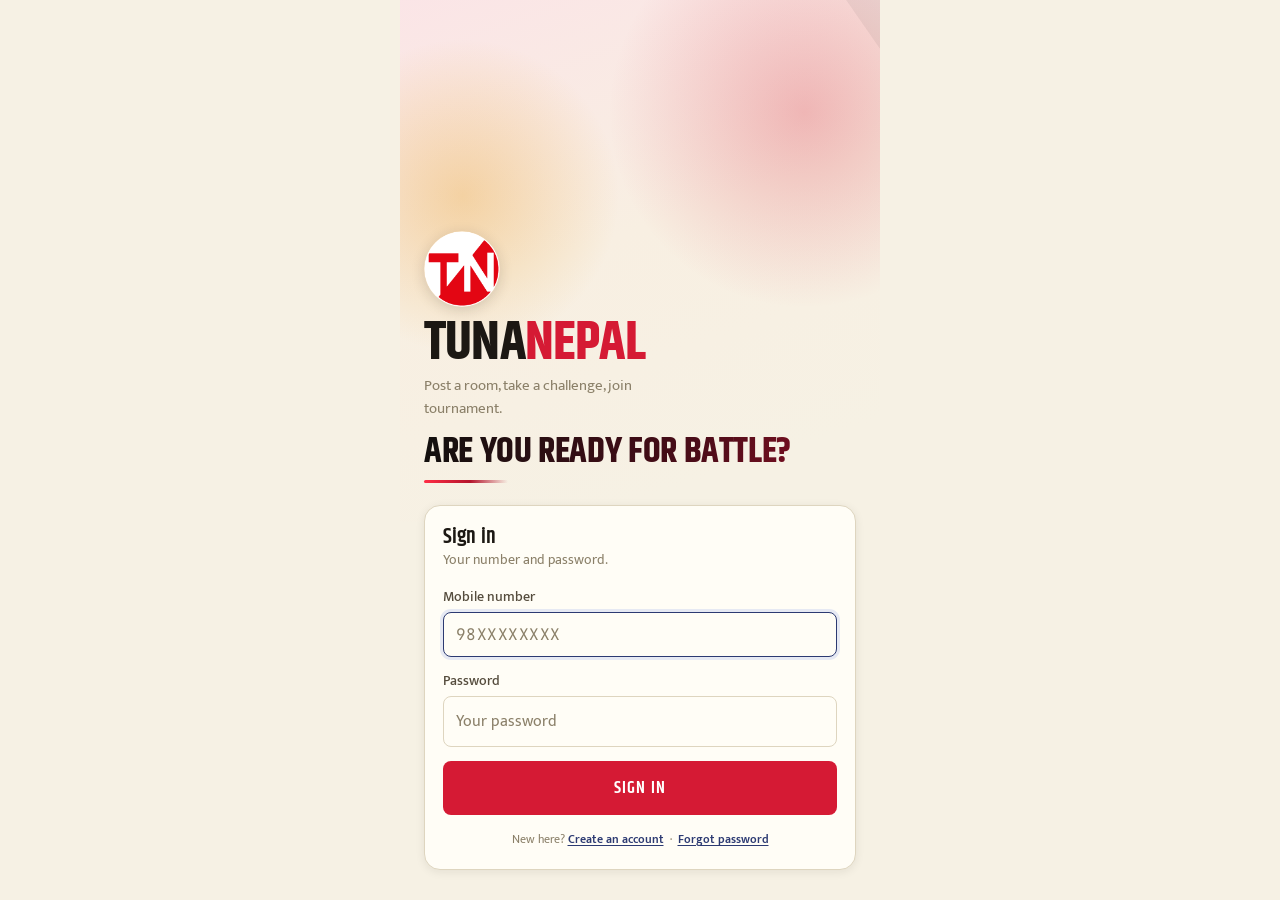
==== commit 8d8f049a: "Update index.html" ====
--- a/index.html
+++ b/index.html
@@ -3,13 +3,13 @@
 <head>
 <meta charset="utf-8">
 <meta name="viewport" content="width=device-width, initial-scale=1, viewport-fit=cover">
-<title>Tunanepal — Play. Stake. Win.</title>
-<meta name="description" content="Tunanepal — PUBG Mobile and Free Fire custom rooms and tournaments in Nepal. Post a room, take a challenge, load with eSewa or Khalti, get paid when you win.">
+<title>Tunanepal show your gaming skills, Join weekly tournament.</title>
+<meta name="description" content="Tunanepal — PUBG Mobile and Free Fire custom rooms and tournaments in Nepal. You can also create a new room and challenge another player to play with you.">
 <meta name="theme-color" content="#F6F1E4">
 <link rel="canonical" href="https://tunanepal.com/">
 
 <meta property="og:title" content="Tunanepal — PUBG &amp; Free Fire matches in Nepal">
-<meta property="og:description" content="Post a custom room, take a challenge, join tournaments. Load with eSewa or Khalti and get paid when you win.">
+<meta property="og:description" content="Post a custom room, take a challenge, join tournaments.">
 <meta property="og:image" content="https://tunanepal.com/icon-512.png">
 <meta property="og:url" content="https://tunanepal.com/">
 <meta property="og:type" content="website">
@@ -61,7 +61,7 @@
   <div class="gate__body">
     <img class="brandlogo" src="./logo.png" alt="" width="76" height="76">
     <h1 class="wordmark">TUNA<em>NEPAL</em></h1>
-    <p class="wordmark-sub">Post a room, take a challenge, get paid when you win.</p>
+    <p class="wordmark-sub">Post a room, take a challenge, join tournament.</p>
 
     <p class="battlecry">Are you ready for battle?</p>
 
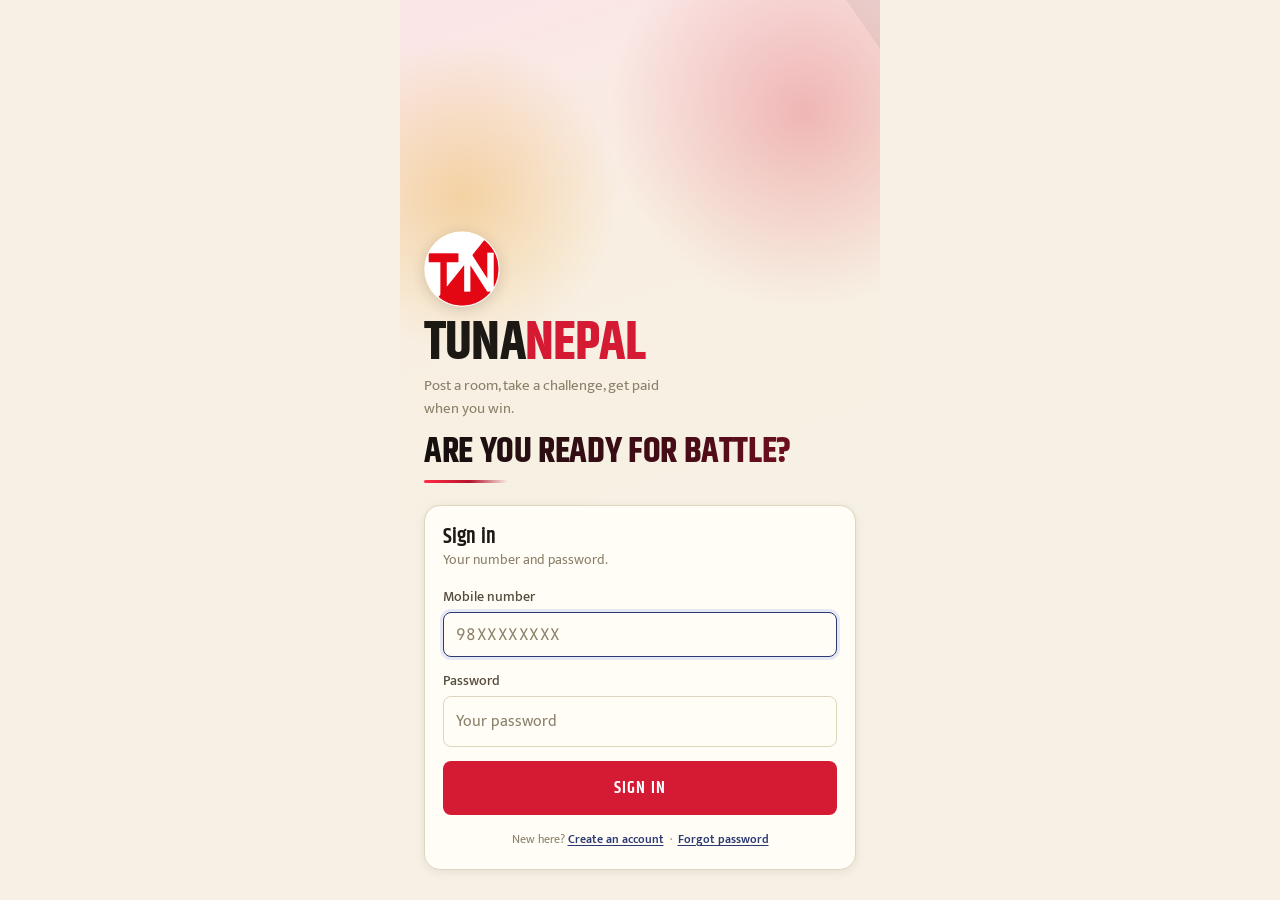
==== commit 4b4a406d: "Add files via upload" ====
--- a/index.html
+++ b/index.html
@@ -3,13 +3,13 @@
 <head>
 <meta charset="utf-8">
 <meta name="viewport" content="width=device-width, initial-scale=1, viewport-fit=cover">
-<title>Tunanepal show your gaming skills, Join weekly tournament.</title>
-<meta name="description" content="Tunanepal — PUBG Mobile and Free Fire custom rooms and tournaments in Nepal. You can also create a new room and challenge another player to play with you.">
+<title>Tunanepal — Show your gaming skills</title>
+<meta name="description" content="Tunanepal — PUBG Mobile and Free Fire custom rooms and tournaments in Nepal. Post a room, take a challenge, load with eSewa or Khalti, get paid when you win.">
 <meta name="theme-color" content="#F6F1E4">
 <link rel="canonical" href="https://tunanepal.com/">
 
-<meta property="og:title" content="Tunanepal — PUBG &amp; Free Fire matches in Nepal">
-<meta property="og:description" content="Post a custom room, take a challenge, join tournaments.">
+<meta property="og:title" content="Tunanepal — Show your gaming skills">
+<meta property="og:description" content="Post a custom room, take a challenge, join tournaments. Load with eSewa or Khalti and get paid when you win.">
 <meta property="og:image" content="https://tunanepal.com/icon-512.png">
 <meta property="og:url" content="https://tunanepal.com/">
 <meta property="og:type" content="website">
@@ -61,7 +61,7 @@
   <div class="gate__body">
     <img class="brandlogo" src="./logo.png" alt="" width="76" height="76">
     <h1 class="wordmark">TUNA<em>NEPAL</em></h1>
-    <p class="wordmark-sub">Post a room, take a challenge, join tournament.</p>
+    <p class="wordmark-sub">Post a room, take a challenge, get paid when you win.</p>
 
     <p class="battlecry">Are you ready for battle?</p>
 
